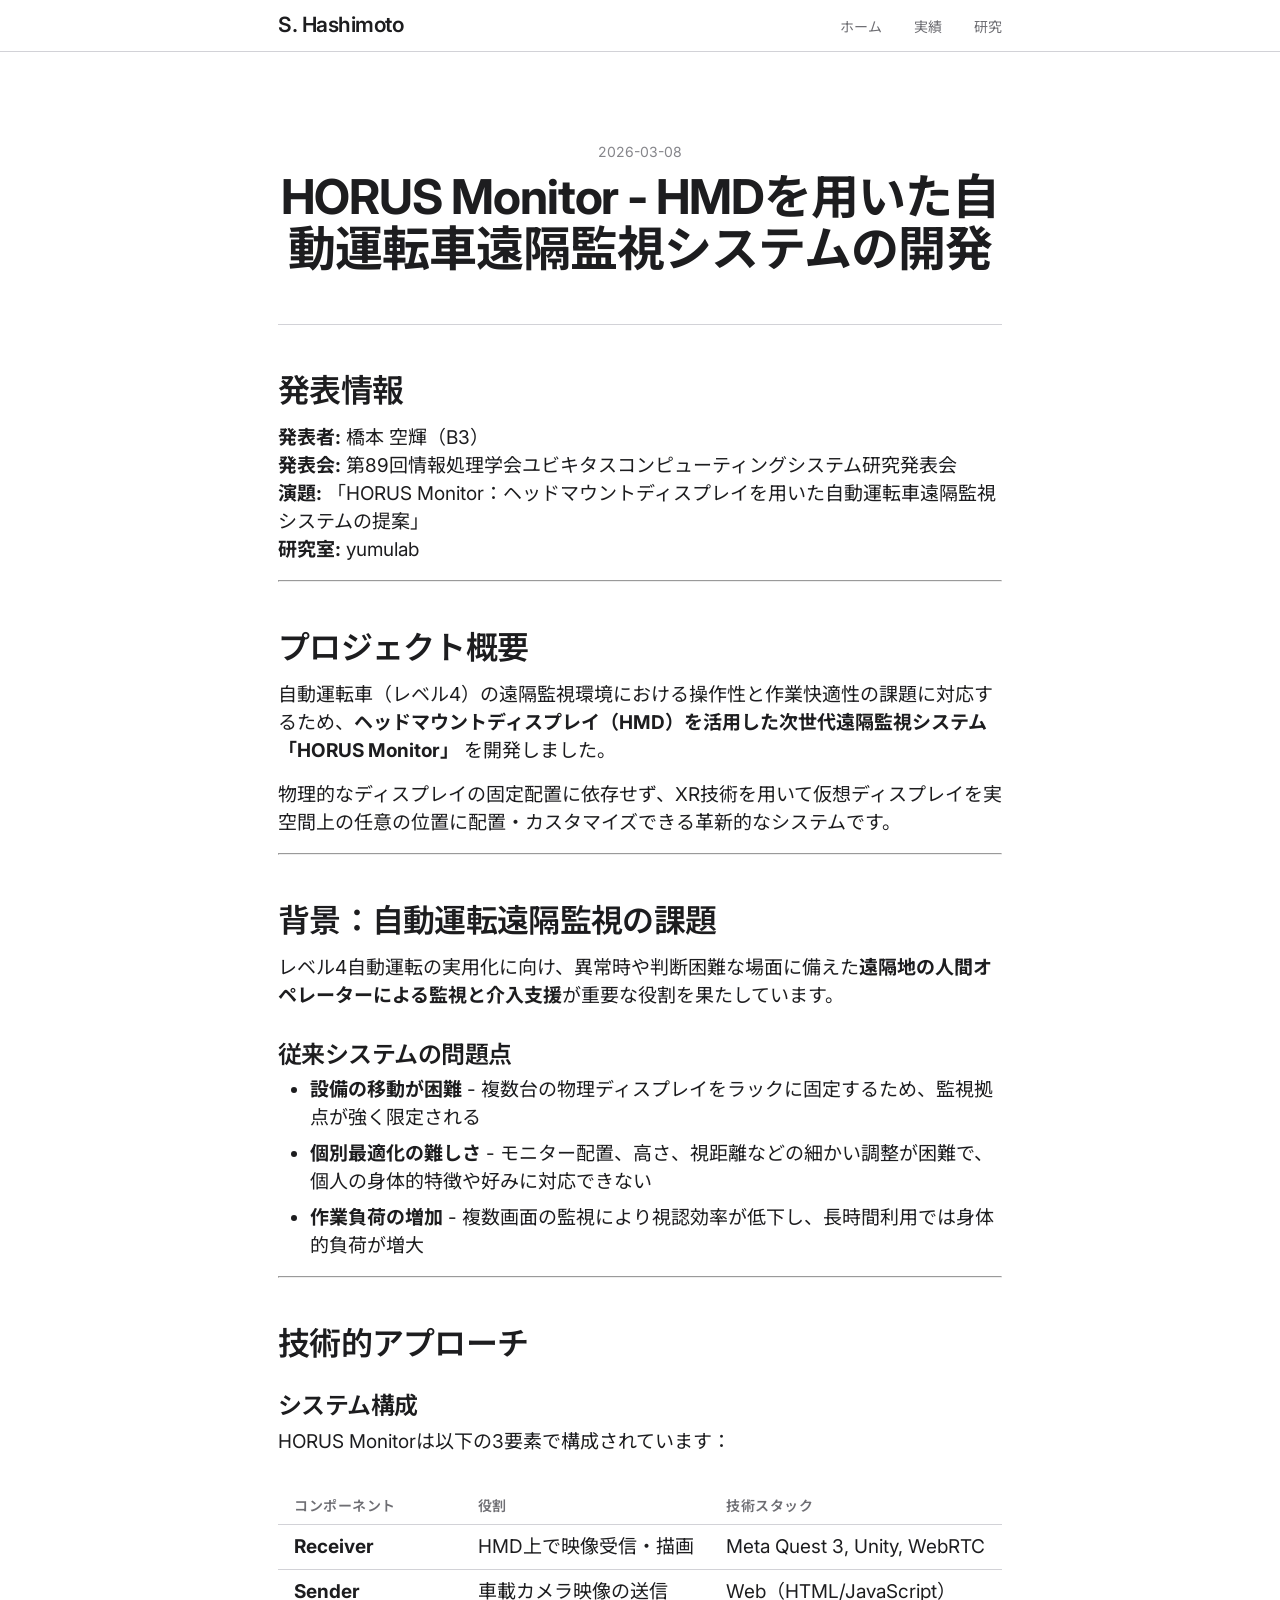
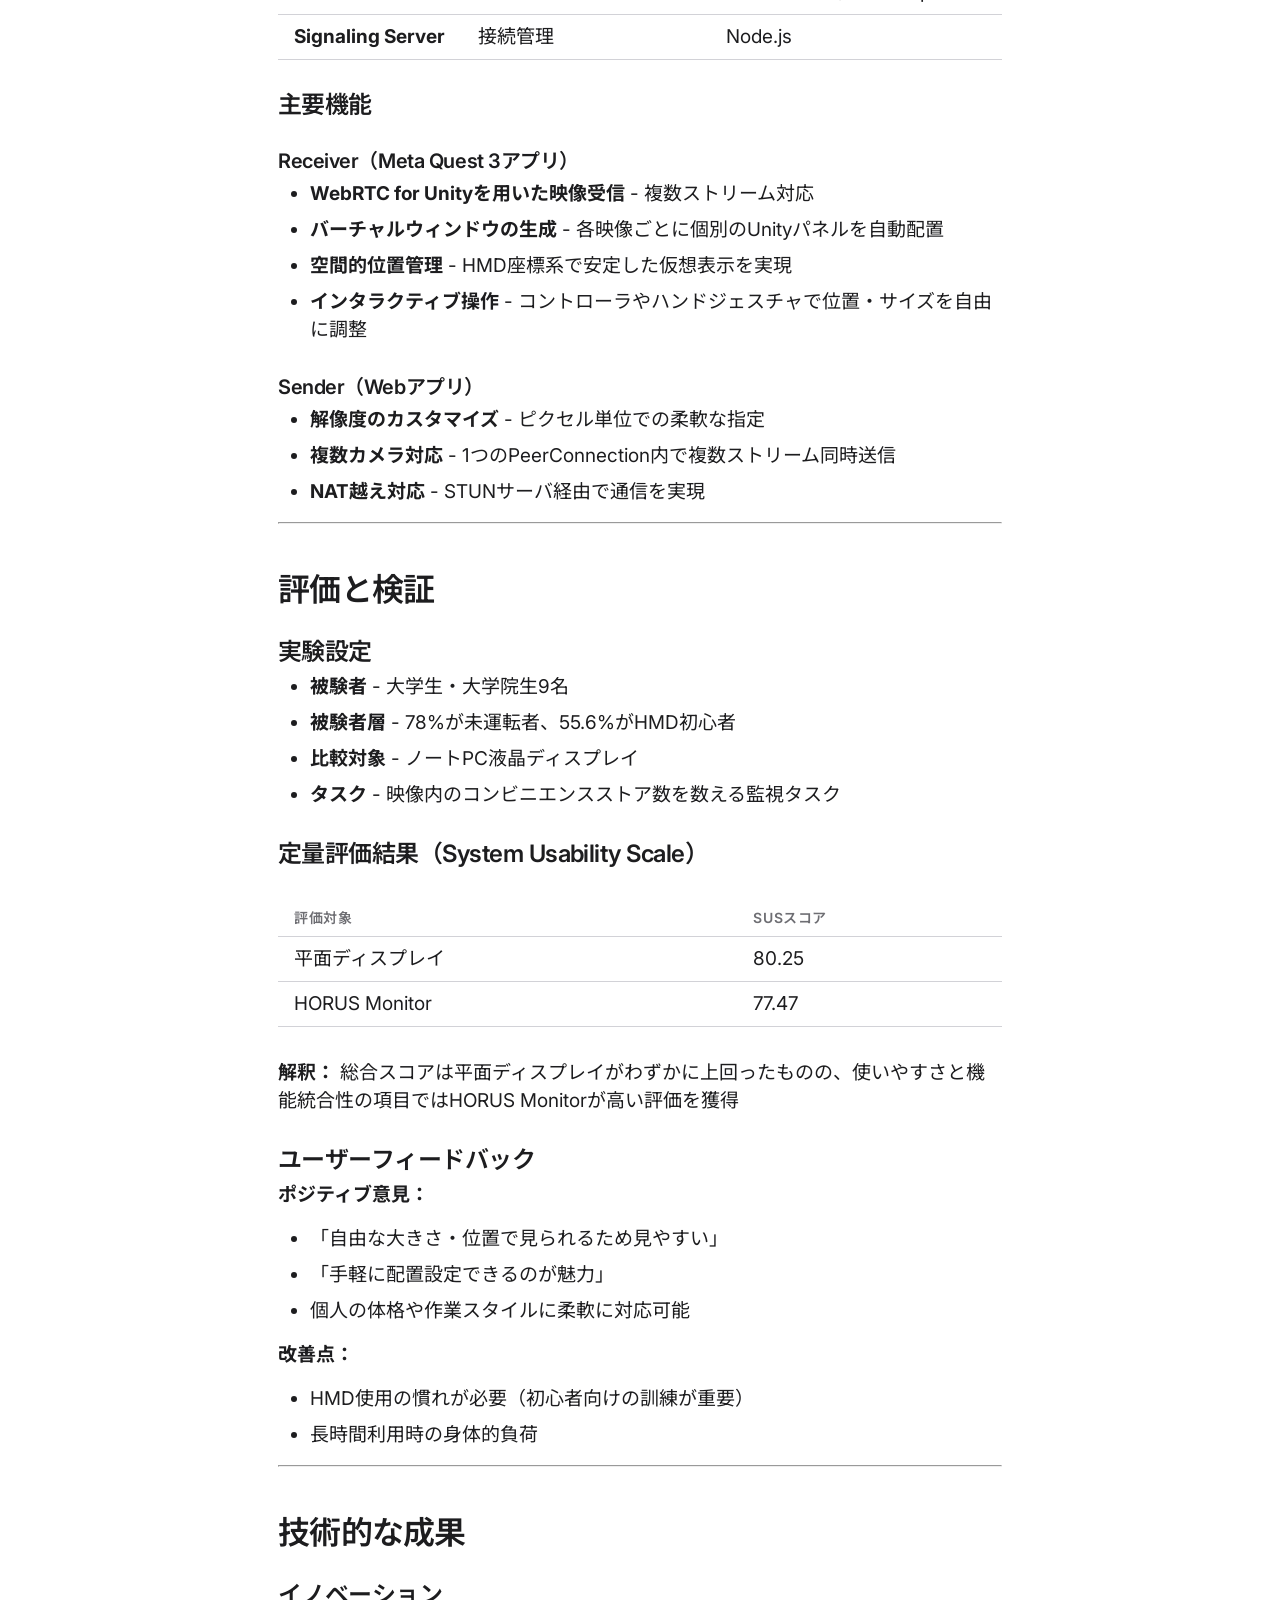
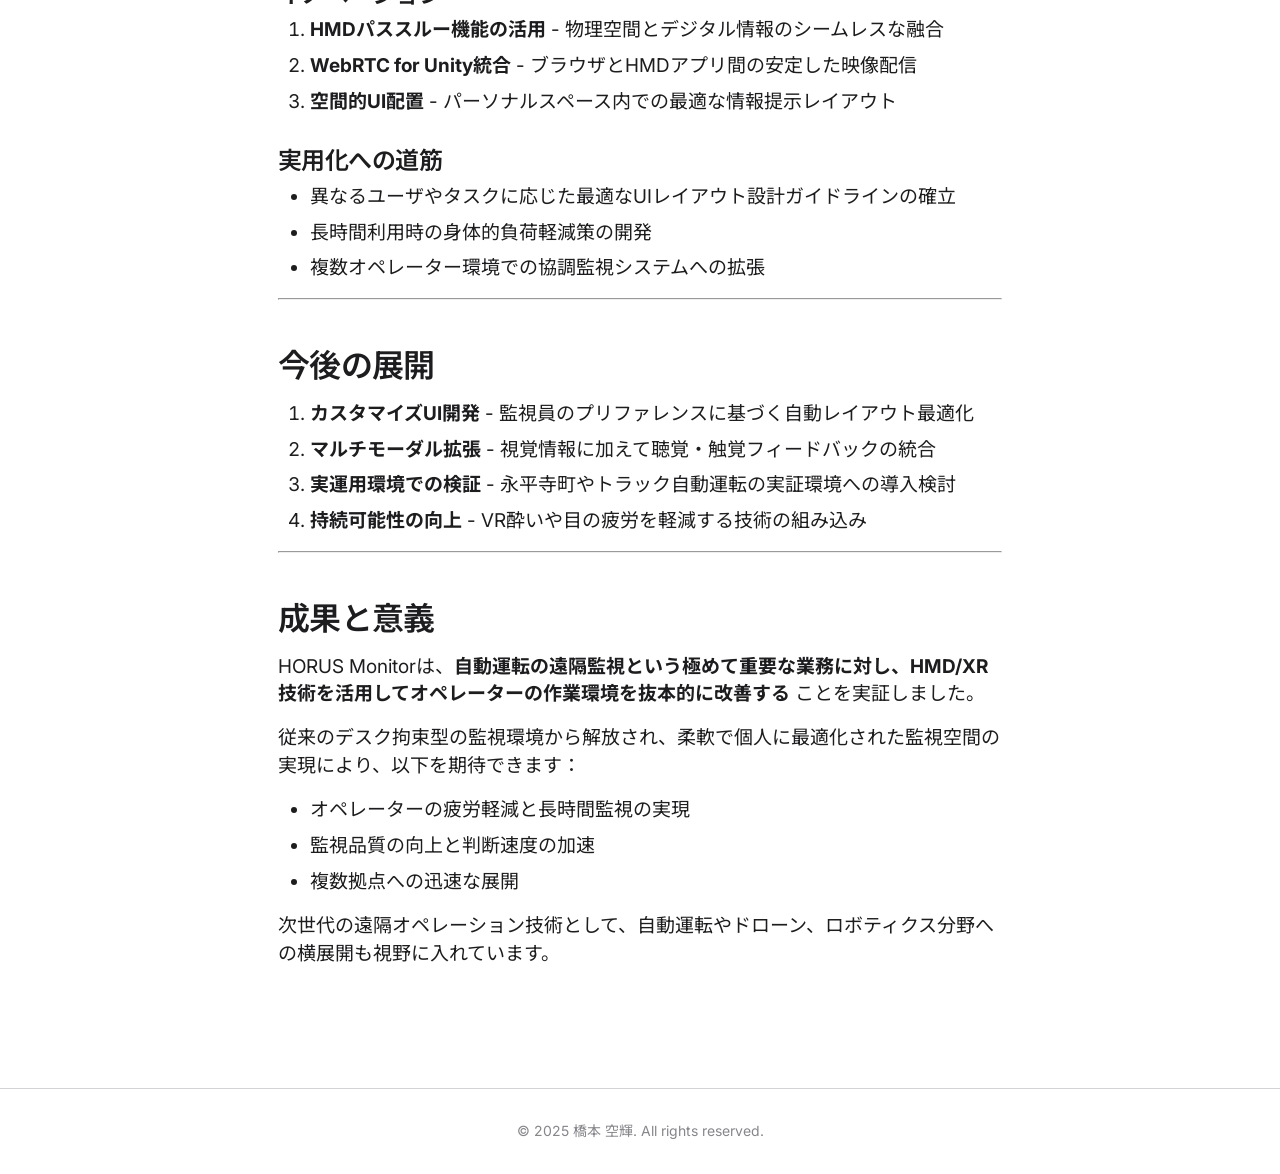
==== posts/horus-monitor-achievement/index.html @ 1d5fc268 "Initial static site export" ====
<!DOCTYPE html>
<html lang="ja">
<head>
  <meta charset="UTF-8">
  <meta name="viewport" content="width=device-width, initial-scale=1.0">
  <title>HORUS Monitor - HMDを用いた自動運転車遠隔監視システムの開発 — 橋本 空輝</title>
  <link rel="preconnect" href="https://fonts.googleapis.com">
  <link rel="preconnect" href="https://fonts.gstatic.com" crossorigin>
  <link href="https://fonts.googleapis.com/css2?family=Inter:wght@400;500;600;700&family=Noto+Sans+JP:wght@400;500;700&display=swap" rel="stylesheet">
  <link rel="stylesheet" href="../../assets/css/style.css">
  <link rel="icon" href="../../assets/images/favicon.svg" type="image/svg+xml">
</head>
<body>

  <!-- Navigation -->
  <nav class="nav">
    <div class="nav__inner">
      <a href="../../index.html" class="nav__logo">S. Hashimoto</a>
      <button class="nav__toggle" aria-label="メニュー" aria-expanded="false">
        <span></span>
        <span></span>
        <span></span>
      </button>
      <ul class="nav__links">
        <li><a href="../../index.html" class="nav__link">ホーム</a></li>
        <li><a href="../../works.html" class="nav__link">実績</a></li>
        <li><a href="../../research.html" class="nav__link">研究</a></li>
      </ul>
    </div>
  </nav>

  <!-- Article -->
  <article class="container">
    <header class="article-header">
      <div class="article-header__date">2026-03-08</div>
      <h1 class="article-header__title">HORUS Monitor - HMDを用いた自動運転車遠隔監視システムの開発</h1>
    </header>
    <div class="article-content">
      <h2>発表情報</h2>
<p><strong>発表者:</strong> 橋本 空輝（B3）  <br>
<strong>発表会:</strong> 第89回情報処理学会ユビキタスコンピューティングシステム研究発表会  <br>
<strong>演題:</strong> 「HORUS Monitor：ヘッドマウントディスプレイを用いた自動運転車遠隔監視システムの提案」  <br>
<strong>研究室:</strong> yumulab</p>
<hr>
<h2>プロジェクト概要</h2>
<p>自動運転車（レベル4）の遠隔監視環境における操作性と作業快適性の課題に対応するため、<strong>ヘッドマウントディスプレイ（HMD）を活用した次世代遠隔監視システム「HORUS Monitor」</strong> を開発しました。</p>
<p>物理的なディスプレイの固定配置に依存せず、XR技術を用いて仮想ディスプレイを実空間上の任意の位置に配置・カスタマイズできる革新的なシステムです。</p>
<hr>
<h2>背景：自動運転遠隔監視の課題</h2>
<p>レベル4自動運転の実用化に向け、異常時や判断困難な場面に備えた<strong>遠隔地の人間オペレーターによる監視と介入支援</strong>が重要な役割を果たしています。</p>
<h3>従来システムの問題点</h3>
<ul>
<li><strong>設備の移動が困難</strong> - 複数台の物理ディスプレイをラックに固定するため、監視拠点が強く限定される</li>
<li><strong>個別最適化の難しさ</strong> - モニター配置、高さ、視距離などの細かい調整が困難で、個人の身体的特徴や好みに対応できない</li>
<li><strong>作業負荷の増加</strong> - 複数画面の監視により視認効率が低下し、長時間利用では身体的負荷が増大</li>
</ul>
<hr>
<h2>技術的アプローチ</h2>
<h3>システム構成</h3>
<p>HORUS Monitorは以下の3要素で構成されています：</p>
<table>
<thead>
<tr>
<th>コンポーネント</th>
<th>役割</th>
<th>技術スタック</th>
</tr>
</thead>
<tbody>
<tr>
<td><strong>Receiver</strong></td>
<td>HMD上で映像受信・描画</td>
<td>Meta Quest 3, Unity, WebRTC</td>
</tr>
<tr>
<td><strong>Sender</strong></td>
<td>車載カメラ映像の送信</td>
<td>Web（HTML/JavaScript）</td>
</tr>
<tr>
<td><strong>Signaling Server</strong></td>
<td>接続管理</td>
<td>Node.js</td>
</tr>
</tbody>
</table>
<h3>主要機能</h3>
<h4>Receiver（Meta Quest 3アプリ）</h4>
<ul>
<li><strong>WebRTC for Unityを用いた映像受信</strong> - 複数ストリーム対応</li>
<li><strong>バーチャルウィンドウの生成</strong> - 各映像ごとに個別のUnityパネルを自動配置</li>
<li><strong>空間的位置管理</strong> - HMD座標系で安定した仮想表示を実現</li>
<li><strong>インタラクティブ操作</strong> - コントローラやハンドジェスチャで位置・サイズを自由に調整</li>
</ul>
<h4>Sender（Webアプリ）</h4>
<ul>
<li><strong>解像度のカスタマイズ</strong> - ピクセル単位での柔軟な指定</li>
<li><strong>複数カメラ対応</strong> - 1つのPeerConnection内で複数ストリーム同時送信</li>
<li><strong>NAT越え対応</strong> - STUNサーバ経由で通信を実現</li>
</ul>
<hr>
<h2>評価と検証</h2>
<h3>実験設定</h3>
<ul>
<li><strong>被験者</strong> - 大学生・大学院生9名</li>
<li><strong>被験者層</strong> - 78%が未運転者、55.6%がHMD初心者</li>
<li><strong>比較対象</strong> - ノートPC液晶ディスプレイ</li>
<li><strong>タスク</strong> - 映像内のコンビニエンスストア数を数える監視タスク</li>
</ul>
<h3>定量評価結果（System Usability Scale）</h3>
<table>
<thead>
<tr>
<th>評価対象</th>
<th>SUSスコア</th>
</tr>
</thead>
<tbody>
<tr>
<td>平面ディスプレイ</td>
<td>80.25</td>
</tr>
<tr>
<td>HORUS Monitor</td>
<td>77.47</td>
</tr>
</tbody>
</table>
<p><strong>解釈：</strong> 総合スコアは平面ディスプレイがわずかに上回ったものの、使いやすさと機能統合性の項目ではHORUS Monitorが高い評価を獲得</p>
<h3>ユーザーフィードバック</h3>
<p><strong>ポジティブ意見：</strong></p>
<ul>
<li>「自由な大きさ・位置で見られるため見やすい」</li>
<li>「手軽に配置設定できるのが魅力」</li>
<li>個人の体格や作業スタイルに柔軟に対応可能</li>
</ul>
<p><strong>改善点：</strong></p>
<ul>
<li>HMD使用の慣れが必要（初心者向けの訓練が重要）</li>
<li>長時間利用時の身体的負荷</li>
</ul>
<hr>
<h2>技術的な成果</h2>
<h3>イノベーション</h3>
<ol>
<li><strong>HMDパススルー機能の活用</strong> - 物理空間とデジタル情報のシームレスな融合</li>
<li><strong>WebRTC for Unity統合</strong> - ブラウザとHMDアプリ間の安定した映像配信</li>
<li><strong>空間的UI配置</strong> - パーソナルスペース内での最適な情報提示レイアウト</li>
</ol>
<h3>実用化への道筋</h3>
<ul>
<li>異なるユーザやタスクに応じた最適なUIレイアウト設計ガイドラインの確立</li>
<li>長時間利用時の身体的負荷軽減策の開発</li>
<li>複数オペレーター環境での協調監視システムへの拡張</li>
</ul>
<hr>
<h2>今後の展開</h2>
<ol>
<li><strong>カスタマイズUI開発</strong> - 監視員のプリファレンスに基づく自動レイアウト最適化</li>
<li><strong>マルチモーダル拡張</strong> - 視覚情報に加えて聴覚・触覚フィードバックの統合</li>
<li><strong>実運用環境での検証</strong> - 永平寺町やトラック自動運転の実証環境への導入検討</li>
<li><strong>持続可能性の向上</strong> - VR酔いや目の疲労を軽減する技術の組み込み</li>
</ol>
<hr>
<h2>成果と意義</h2>
<p>HORUS Monitorは、<strong>自動運転の遠隔監視という極めて重要な業務に対し、HMD/XR技術を活用してオペレーターの作業環境を抜本的に改善する</strong> ことを実証しました。</p>
<p>従来のデスク拘束型の監視環境から解放され、柔軟で個人に最適化された監視空間の実現により、以下を期待できます：</p>
<ul>
<li>オペレーターの疲労軽減と長時間監視の実現</li>
<li>監視品質の向上と判断速度の加速</li>
<li>複数拠点への迅速な展開</li>
</ul>
<p>次世代の遠隔オペレーション技術として、自動運転やドローン、ロボティクス分野への横展開も視野に入れています。</p>
    </div>
    
  </article>

  <!-- Footer -->
  <footer class="footer" style="margin-top: var(--space-section);">
    <div class="container">
      <p>&copy; 2025 橋本 空輝. All rights reserved.</p>
    </div>
  </footer>

  <script src="../../assets/js/main.js"></script>
  <script type="module">
    // Load Mermaid.js only when mermaid blocks exist
    if (document.querySelector('.mermaid')) {
      import('https://cdn.jsdelivr.net/npm/mermaid@11/dist/mermaid.esm.min.mjs')
        .then(function (mod) {
          mod.default.initialize({
            startOnLoad: false,
            theme: 'default',
            fontFamily: '"Inter", "Noto Sans JP", sans-serif'
          });
          mod.default.run({ querySelector: '.mermaid' }).then(function() {
            // Add click-to-zoom functionality to mermaid diagrams
            document.querySelectorAll('.mermaid').forEach(function(el) {
              el.style.cursor = 'zoom-in';
              el.title = 'クリックして拡大';
              el.addEventListener('click', function() {
                const svg = el.querySelector('svg');
                if (!svg) return;

                // Create modal
                const modal = document.createElement('div');
                modal.style.cssText = 'position:fixed;top:0;left:0;width:100%;height:100%;background:rgba(0,0,0,0.9);z-index:10000;display:flex;align-items:center;justify-content:center;cursor:zoom-out;';

                // Clone SVG for modal
                const clonedSvg = svg.cloneNode(true);
                clonedSvg.style.cssText = 'max-width:95%;max-height:95%;background:white;border-radius:8px;';

                modal.appendChild(clonedSvg);
                document.body.appendChild(modal);

                // Close on click
                modal.addEventListener('click', function() {
                  document.body.removeChild(modal);
                });

                // Close on Escape key
                const closeOnEscape = function(e) {
                  if (e.key === 'Escape') {
                    document.body.removeChild(modal);
                    document.removeEventListener('keydown', closeOnEscape);
                  }
                };
                document.addEventListener('keydown', closeOnEscape);
              });
            });
          });
        });
    }
  </script>
</html>
---- assets/css/style.css ----
/* ============================================
   Portfolio — Apple Newsroom-style Design System
   ============================================ */

/* --- Design Tokens --- */
:root {
  /* Font Stacks */
  --font-sans: "Inter", "Noto Sans JP", "SF Pro Display", "Helvetica Neue", sans-serif;
  --font-body: "Inter", "Noto Sans JP", "SF Pro Text", "Helvetica Neue", sans-serif;

  /* Font Sizes (Responsive) */
  --fs-hero: clamp(40px, 8vw, 80px);
  --fs-h1: clamp(28px, 4vw, 48px);
  --fs-h2: clamp(22px, 3vw, 32px);
  --fs-h3: 24px;
  --fs-body: 19px;
  --fs-small: 14px;
  --fs-nav: 14px;

  /* Line Heights & Spacing */
  --lh-tight: 1.1;
  --lh-body: 1.47059;
  --ls-tight: -0.022em;

  /* Font Weights */
  --fw-bold: 700;
  --fw-semibold: 600;
  --fw-regular: 400;

  /* Backgrounds */
  --bg-primary: #ffffff;
  --bg-secondary: #f5f5f7;
  --bg-tertiary: #fbfbfd;

  /* Text Colors */
  --text-primary: #1d1d1f;
  --text-secondary: #6e6e73;
  --text-tertiary: #86868b;

  /* Accents */
  --accent-blue: #0066cc;
  --accent-hover: #0077ed;

  /* Dividers */
  --divider: #d2d2d7;

  /* Layout */
  --max-width-content: 60vw;
  --max-width-narrow: 692px;

  /* Spacing Scale (8px base) */
  --space-xs: 8px;
  --space-s: 16px;
  --space-m: 32px;
  --space-l: 48px;
  --space-xl: 64px;
  --space-section: 120px;

  /* Radius */
  --radius-card: 18px;
  --radius-small: 12px;
}

/* --- Reset & Base --- */
*,
*::before,
*::after {
  box-sizing: border-box;
  margin: 0;
  padding: 0;
}

html {
  scroll-behavior: smooth;
  -webkit-text-size-adjust: 100%;
}

body {
  font-family: var(--font-body);
  font-size: var(--fs-body);
  line-height: var(--lh-body);
  color: var(--text-primary);
  background-color: var(--bg-primary);
  -webkit-font-smoothing: antialiased;
  -moz-osx-font-smoothing: grayscale;
}

a {
  color: var(--accent-blue);
  text-decoration: none;
  transition: color 0.3s ease;
}

a:hover {
  color: var(--accent-hover);
}

img {
  max-width: 100%;
  height: auto;
  display: block;
}

/* --- Layout --- */
.container {
  max-width: var(--max-width-content);
  margin: 0 auto;
  padding: 0 22px;
}

.container--narrow {
  max-width: var(--max-width-narrow);
  margin: 0 auto;
  padding: 0 22px;
}

.section {
  padding-top: var(--space-section);
  padding-bottom: var(--space-section);
}

.section--alt {
  background-color: var(--bg-secondary);
}

/* --- Typography --- */
h1, h2, h3, h4, h5, h6 {
  font-family: var(--font-sans);
  font-weight: var(--fw-semibold);
  letter-spacing: var(--ls-tight);
  line-height: var(--lh-tight);
  color: var(--text-primary);
}

h1 { font-size: var(--fs-h1); }
h2 { font-size: var(--fs-h2); }
h3 { font-size: var(--fs-h3); }

.text-secondary { color: var(--text-secondary); }
.text-tertiary { color: var(--text-tertiary); }
.text-small { font-size: var(--fs-small); }

/* --- Navigation --- */
.nav {
  position: sticky;
  top: 0;
  z-index: 1000;
  background: rgba(255, 255, 255, 0.72);
  backdrop-filter: saturate(180%) blur(20px);
  -webkit-backdrop-filter: saturate(180%) blur(20px);
  border-bottom: 1px solid var(--divider);
  height: 52px;
}

.nav__inner {
  max-width: var(--max-width-content);
  margin: 0 auto;
  padding: 0 22px;
  display: flex;
  align-items: center;
  justify-content: space-between;
  height: 100%;
}

.nav__logo {
  font-family: var(--font-sans);
  font-size: 21px;
  font-weight: var(--fw-semibold);
  color: var(--text-primary);
  text-decoration: none;
  letter-spacing: var(--ls-tight);
}

.nav__logo:hover {
  color: var(--text-primary);
}

.nav__links {
  display: flex;
  align-items: center;
  gap: var(--space-m);
  list-style: none;
}

.nav__link {
  font-size: var(--fs-nav);
  color: var(--text-secondary);
  text-decoration: none;
  transition: color 0.3s ease;
  font-weight: var(--fw-regular);
}

.nav__link:hover,
.nav__link--active {
  color: var(--text-primary);
}

/* Mobile nav toggle */
.nav__toggle {
  display: none;
  background: none;
  border: none;
  cursor: pointer;
  padding: var(--space-xs);
}

.nav__toggle span {
  display: block;
  width: 18px;
  height: 1.5px;
  background-color: var(--text-primary);
  margin: 4px 0;
  transition: transform 0.3s ease, opacity 0.3s ease;
}

/* --- Hero --- */
.hero {
  padding-top: clamp(80px, 15vh, 160px);
  padding-bottom: clamp(60px, 10vh, 120px);
}

.hero__profile {
  display: flex;
  align-items: center;
  gap: var(--space-xl);
}

.hero__avatar {
  flex: 0 0 40%;
  max-width: 40%;
  aspect-ratio: 1;
  border-radius: 50%;
  overflow: hidden;
  background-color: var(--bg-secondary);
  position: relative;
}

.hero__avatar-img {
  width: 100%;
  height: 100%;
  object-fit: cover;
}

.hero__avatar-placeholder {
  display: flex;
  align-items: center;
  justify-content: center;
  width: 100%;
  height: 100%;
  font-family: var(--font-sans);
  font-size: 40px;
  font-weight: var(--fw-bold);
  color: var(--text-tertiary);
  background-color: var(--bg-secondary);
}

.hero__info {
  text-align: left;
  flex: 1;
}

.hero__eyebrow {
  font-size: var(--fs-small);
  color: var(--text-tertiary);
  text-transform: uppercase;
  letter-spacing: 0.06em;
  font-weight: var(--fw-semibold);
  margin-bottom: var(--space-xs);
}

.hero__title {
  font-family: var(--font-sans);
  font-size: var(--fs-hero);
  font-weight: var(--fw-bold);
  line-height: var(--lh-tight);
  letter-spacing: -0.03em;
  margin-bottom: var(--space-xs);
}

.hero__subtitle {
  font-size: clamp(17px, 2vw, 24px);
  color: var(--text-secondary);
  font-weight: var(--fw-regular);
  line-height: 1.4;
  margin-bottom: 4px;
}

.hero__affiliation {
  font-size: 15px;
  color: var(--text-tertiary);
  font-weight: var(--fw-regular);
  margin-bottom: var(--space-s);
}

.hero__links {
  display: flex;
  align-items: center;
  gap: var(--space-s);
  margin-top: var(--space-xs);
}

.hero__link {
  display: inline-flex;
  align-items: center;
  gap: 6px;
  font-size: var(--fs-small);
  color: var(--text-tertiary);
  text-decoration: none;
  font-weight: var(--fw-regular);
  transition: color 0.3s ease;
}

.hero__link:hover {
  color: var(--text-primary);
}

.hero__link-icon {
  width: 18px;
  height: 18px;
}

/* --- Page Header --- */
.page-header {
  padding-top: clamp(60px, 10vh, 100px);
  padding-bottom: var(--space-l);
  text-align: center;
}

.page-header__title {
  font-size: var(--fs-h1);
  font-weight: var(--fw-bold);
  margin-bottom: var(--space-xs);
}

.page-header__description {
  font-size: var(--fs-body);
  color: var(--text-secondary);
  max-width: 560px;
  margin: 0 auto;
}

/* --- Profile Section --- */
.profile {
  display: grid;
  grid-template-columns: 1fr;
  gap: var(--space-xl);
}

.profile__item {
  border-top: 1px solid var(--divider);
  padding-top: var(--space-m);
}

.profile__label {
  font-size: var(--fs-small);
  color: var(--text-tertiary);
  text-transform: uppercase;
  letter-spacing: 0.04em;
  margin-bottom: var(--space-xs);
  font-weight: var(--fw-semibold);
}

.profile__value {
  font-size: var(--fs-body);
  color: var(--text-primary);
  line-height: var(--lh-body);
}

/* --- Card Grid --- */
.card-grid {
  display: grid;
  grid-template-columns: repeat(auto-fill, minmax(320px, 1fr));
  gap: var(--space-m);
}

.card {
  background: var(--bg-secondary);
  border-radius: var(--radius-card);
  overflow: hidden;
  transition: transform 0.5s cubic-bezier(0.4, 0, 0.25, 1);
  display: flex;
  flex-direction: column;
}

.card:hover {
  transform: scale(1.02);
}

.card__image {
  aspect-ratio: 16 / 9;
  background-color: var(--divider);
  display: flex;
  align-items: center;
  justify-content: center;
}

.card__image-placeholder {
  color: var(--text-tertiary);
  font-size: var(--fs-small);
}

.card__content {
  padding: 30px;
  flex: 1;
  display: flex;
  flex-direction: column;
}

.card__tag {
  font-size: var(--fs-small);
  color: var(--text-tertiary);
  margin-bottom: var(--space-xs);
  text-transform: uppercase;
  letter-spacing: 0.04em;
  font-weight: var(--fw-semibold);
}

.card__title {
  font-size: var(--fs-h3);
  font-weight: var(--fw-semibold);
  margin-bottom: var(--space-xs);
  line-height: 1.25;
}

.card__description {
  font-size: 16px;
  color: var(--text-secondary);
  line-height: var(--lh-body);
  flex: 1;
}

.card__link {
  display: block;
  text-decoration: none;
  color: inherit;
}

.card__link::after {
  content: none;
}

/* --- Empty State --- */
.empty-state {
  text-align: center;
  padding: var(--space-section) 0;
}

.empty-state__icon {
  font-size: 48px;
  margin-bottom: var(--space-s);
  opacity: 0.3;
}

.empty-state__title {
  font-size: var(--fs-h2);
  color: var(--text-secondary);
  margin-bottom: var(--space-xs);
}

.empty-state__description {
  font-size: var(--fs-body);
  color: var(--text-tertiary);
}

/* --- Research: PDF & Slide Embeds --- */
.embed-container {
  margin: var(--space-m) 0;
  border-radius: var(--radius-small);
  overflow: hidden;
  background: var(--bg-secondary);
}

.embed-container object,
.embed-container iframe {
  width: 100%;
  border: none;
  display: block;
}

.embed-container object {
  height: 720px;
}

.embed-container iframe {
  height: 540px;
}

.embed-fallback {
  padding: var(--space-m);
  text-align: center;
  color: var(--text-secondary);
}

.embed-label {
  font-size: var(--fs-small);
  color: var(--text-tertiary);
  margin-bottom: var(--space-xs);
  font-weight: var(--fw-semibold);
  text-transform: uppercase;
  letter-spacing: 0.04em;
}

/* --- Research Item --- */
.research-item {
  border-top: 1px solid var(--divider);
  padding: var(--space-l) 0;
}

.works-item:last-of-type {
  border-bottom: 1px solid var(--divider);
}

.research-item__title {
  font-size: var(--fs-h2);
  margin-bottom: var(--space-xs);
}

.research-item__meta {
  font-size: var(--fs-small);
  color: var(--text-tertiary);
  margin-bottom: var(--space-s);
}

.research-item__description {
  font-size: var(--fs-body);
  color: var(--text-secondary);
  margin-bottom: var(--space-m);
  max-width: 100%;
}

.research-item__actions {
  display: flex;
  gap: var(--space-s);
  flex-wrap: wrap;
}

.btn {
  display: inline-flex;
  align-items: center;
  gap: 6px;
  padding: 10px 20px;
  border-radius: 980px;
  font-size: var(--fs-small);
  font-weight: var(--fw-semibold);
  text-decoration: none;
  transition: background-color 0.3s ease, color 0.3s ease;
}

.btn--primary {
  background-color: var(--accent-blue);
  color: #ffffff;
}

.btn--primary:hover {
  background-color: var(--accent-hover);
  color: #ffffff;
}

.btn--secondary {
  background-color: var(--bg-secondary);
  color: var(--text-primary);
  border: 1px solid var(--divider);
}

.btn--secondary:hover {
  background-color: var(--divider);
}

/* --- Footer --- */
.footer {
  border-top: 1px solid var(--divider);
  padding: var(--space-m) 0;
  text-align: center;
  color: var(--text-tertiary);
  font-size: var(--fs-small);
}

/* --- Scroll Reveal Animation --- */
.reveal {
  opacity: 0;
  transform: translateY(30px);
  transition: opacity 0.8s cubic-bezier(0.4, 0, 0.2, 1),
              transform 0.8s cubic-bezier(0.4, 0, 0.2, 1);
}

.reveal.is-visible {
  opacity: 1;
  transform: translateY(0);
}

/* Staggered animation delays */
.reveal-delay-1 { transition-delay: 0.1s; }
.reveal-delay-2 { transition-delay: 0.2s; }
.reveal-delay-3 { transition-delay: 0.3s; }
.reveal-delay-4 { transition-delay: 0.4s; }

/* --- Article Typography (for generated posts) --- */
.article-content h1 { font-size: var(--fs-h1); margin: var(--space-l) 0 var(--space-s); }
.article-content h2 { font-size: var(--fs-h2); margin: var(--space-l) 0 var(--space-s); }
.article-content h3 { font-size: var(--fs-h3); margin: var(--space-m) 0 var(--space-xs); }
.article-content h4 { font-size: 20px; margin: var(--space-m) 0 var(--space-xs); }

.article-content p {
  margin-bottom: var(--space-s);
}

.article-content ul,
.article-content ol {
  margin-bottom: var(--space-s);
  padding-left: var(--space-m);
}

.article-content li {
  margin-bottom: var(--space-xs);
}

.article-content blockquote {
  border-left: 3px solid var(--divider);
  padding-left: var(--space-s);
  color: var(--text-secondary);
  margin: var(--space-m) 0;
  font-style: italic;
}

.article-content code {
  font-family: "SF Mono", "SFMono-Regular", ui-monospace, monospace;
  background-color: var(--bg-secondary);
  padding: 2px 6px;
  border-radius: 4px;
  font-size: 0.9em;
}

.article-content pre {
  background-color: var(--bg-secondary);
  border-radius: var(--radius-small);
  padding: var(--space-s);
  overflow-x: auto;
  margin: var(--space-m) 0;
}

.article-content pre code {
  background: none;
  padding: 0;
  border-radius: 0;
}

.article-content img {
  border-radius: var(--radius-small);
  margin: var(--space-m) 0;
}

.article-content table {
  width: 100%;
  border-collapse: collapse;
  margin: var(--space-m) 0;
}

.article-content th,
.article-content td {
  padding: var(--space-xs) var(--space-s);
  border-bottom: 1px solid var(--divider);
  text-align: left;
}

.article-content th {
  font-weight: var(--fw-semibold);
  color: var(--text-secondary);
  font-size: var(--fs-small);
  text-transform: uppercase;
  letter-spacing: 0.04em;
}

/* Article Header */
.article-header {
  padding-top: clamp(60px, 10vh, 100px);
  padding-bottom: var(--space-l);
  text-align: center;
  border-bottom: 1px solid var(--divider);
  margin-bottom: var(--space-l);
}

.article-header__date {
  font-size: var(--fs-small);
  color: var(--text-tertiary);
  margin-bottom: var(--space-xs);
}

.article-header__title {
  font-size: var(--fs-h1);
  font-weight: var(--fw-bold);
}

/* --- Responsive --- */
@media (max-width: 1068px) {
  .card-grid {
    grid-template-columns: repeat(auto-fill, minmax(280px, 1fr));
  }
}

@media (max-width: 734px) {
  :root {
    --space-section: 80px;
    --fs-body: 17px;
    --max-width-content: 80vw;
  }

  .nav__links {
    display: none;
    position: absolute;
    top: 52px;
    left: 0;
    right: 0;
    background: rgba(255, 255, 255, 0.97);
    backdrop-filter: saturate(180%) blur(20px);
    -webkit-backdrop-filter: saturate(180%) blur(20px);
    flex-direction: column;
    padding: var(--space-s) 22px;
    gap: 0;
    border-bottom: 1px solid var(--divider);
  }

  .nav__links.is-open {
    display: flex;
  }

  .nav__link {
    display: block;
    padding: var(--space-xs) 0;
    font-size: 17px;
    border-bottom: 1px solid var(--bg-secondary);
  }

  .nav__link:last-child {
    border-bottom: none;
  }

  .nav__toggle {
    display: block;
  }

  .card-grid {
    grid-template-columns: 1fr;
  }

  .embed-container object {
    height: 400px;
  }

  .embed-container iframe {
    height: 300px;
  }

  .profile {
    gap: var(--space-m);
  }

  .research-item__actions {
    flex-direction: column;
  }

  .btn {
    justify-content: center;
  }

  .hero__profile {
    flex-direction: column;
    text-align: center;
    gap: var(--space-m);
  }

  .hero__info {
    text-align: center;
  }

  .hero__avatar {
    flex: none;
    max-width: none;
    width: 160px;
    height: 160px;
  }

  .hero__links {
    justify-content: center;
  }
}


/* --- Section Headings --- */
.section__heading {
  font-size: var(--fs-h2);
  font-weight: var(--fw-bold);
  margin-bottom: var(--space-xl);
  letter-spacing: var(--ls-tight);
}

/* --- About Section --- */
.about p {
  font-size: var(--fs-body);
  color: var(--text-primary);
  line-height: 1.58;
  margin-bottom: var(--space-m);
}

.about p:last-child {
  margin-bottom: 0;
}

/* --- Skills Grid --- */
.skills {
  display: grid;
  grid-template-columns: repeat(2, 1fr);
  gap: 0;
}

.skills__item {
  padding: var(--space-l) var(--space-m) var(--space-l) 0;
  border-top: 1px solid var(--divider);
}

.skills__item:nth-child(2n) {
  padding-left: var(--space-m);
  padding-right: 0;
  border-left: 1px solid var(--divider);
}

.skills__title {
  font-family: var(--font-sans);
  font-size: var(--fs-h3);
  font-weight: var(--fw-semibold);
  margin-bottom: var(--space-xs);
  letter-spacing: var(--ls-tight);
}

.skills__description {
  font-size: 16px;
  color: var(--text-secondary);
  line-height: 1.5;
}

/* --- Philosophy Section --- */
.philosophy {
  text-align: center;
  padding: var(--space-xl) 0;
}

.philosophy__quote {
  font-family: var(--font-sans);
  font-size: var(--fs-h1);
  font-weight: var(--fw-bold);
  line-height: var(--lh-tight);
  letter-spacing: -0.03em;
  margin-bottom: var(--space-l);
  color: var(--text-primary);
}

.philosophy__description {
  font-size: var(--fs-body);
  color: var(--text-secondary);
  line-height: 1.58;
  max-width: 560px;
  margin: 0 auto;
}

/* --- Timeline --- */
.timeline {
  max-width: 720px;
  margin: 0 auto;
}

.timeline__item {
  display: grid;
  grid-template-columns: 80px 1fr;
  gap: var(--space-m);
  padding: var(--space-l) 0;
  border-top: 1px solid var(--divider);
}

.timeline__year {
  font-family: var(--font-sans);
  font-size: var(--fs-body);
  font-weight: var(--fw-semibold);
  color: var(--text-tertiary);
  padding-top: 2px;
}

.timeline__title {
  font-family: var(--font-sans);
  font-size: var(--fs-body);
  font-weight: var(--fw-semibold);
  color: var(--text-primary);
  margin-bottom: 4px;
}

.timeline__detail {
  font-size: 16px;
  color: var(--text-secondary);
  line-height: 1.5;
}

/* --- Responsive: New Sections --- */
@media (max-width: 734px) {
  .skills {
    grid-template-columns: 1fr;
  }

  .skills__item:nth-child(2n) {
    padding-left: 0;
    border-left: none;
  }

  .timeline__item {
    grid-template-columns: 1fr;
    gap: var(--space-xs);
  }

  .timeline__year {
    font-size: var(--fs-small);
  }

  .philosophy__quote {
    font-size: var(--fs-h2);
  }

  .section__heading {
    margin-bottom: var(--space-l);
  }
}

/* --- Section More Link --- */
.section__more {
  margin-top: var(--space-l);
  text-align: center;
}

.section__more-link {
  font-size: var(--fs-body);
  font-weight: var(--fw-semibold);
  color: var(--accent-blue);
  text-decoration: none;
  transition: color 0.3s ease;
}

.section__more-link:hover {
  color: var(--accent-hover);
}

/* --- Social Links --- */
.social-links {
  display: grid;
  grid-template-columns: repeat(auto-fit, minmax(200px, 1fr));
  gap: var(--space-s);
}

.social-link {
  display: flex;
  align-items: center;
  justify-content: space-between;
  padding: var(--space-m);
  border-top: 1px solid var(--divider);
  text-decoration: none;
  color: var(--text-primary);
  transition: background-color 0.3s ease;
}

.social-link:hover {
  background-color: var(--bg-secondary);
  color: var(--text-primary);
}

.social-link__name {
  font-family: var(--font-sans);
  font-size: var(--fs-h3);
  font-weight: var(--fw-semibold);
  letter-spacing: var(--ls-tight);
}

.social-link__id {
  font-size: var(--fs-small);
  color: var(--text-tertiary);
  font-weight: var(--fw-regular);
}

.social-link--disabled {
  opacity: 0.4;
  cursor: default;
}

@media (max-width: 734px) {
  .social-links {
    grid-template-columns: 1fr;
  }
}
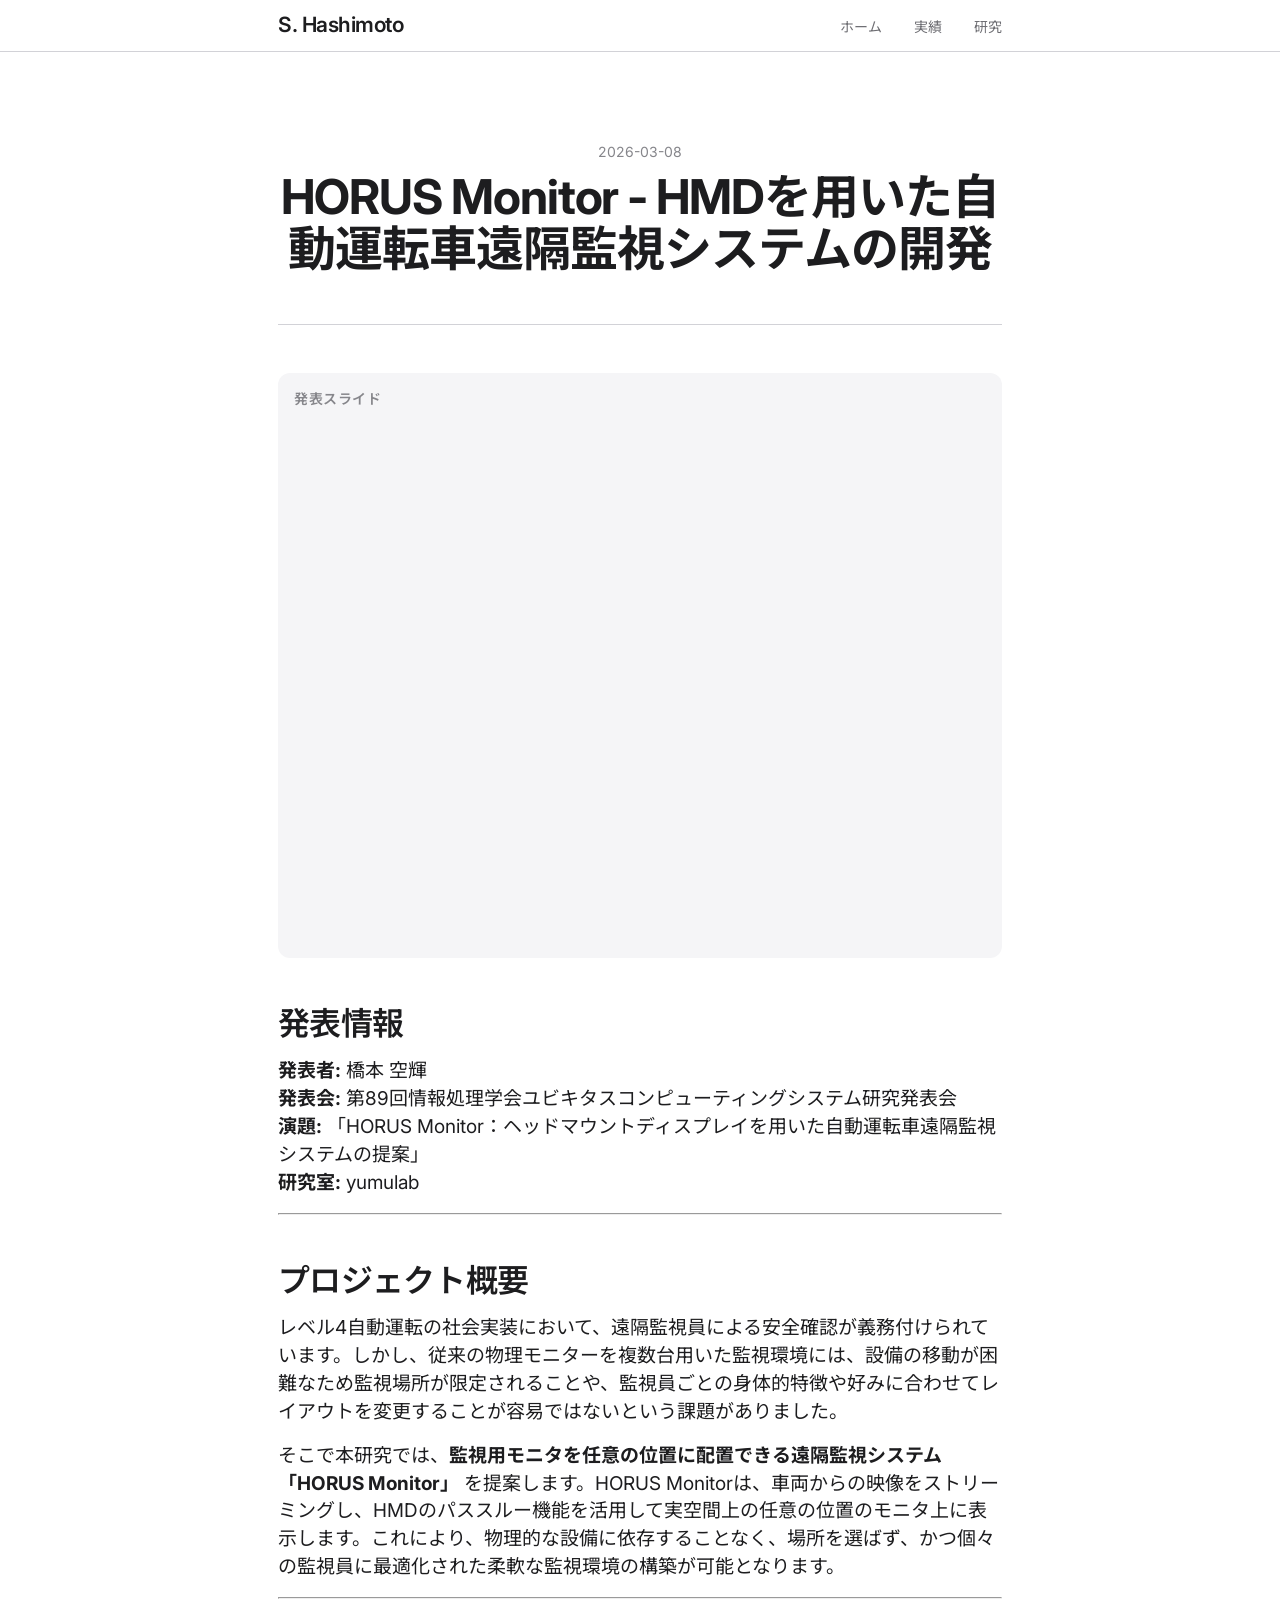
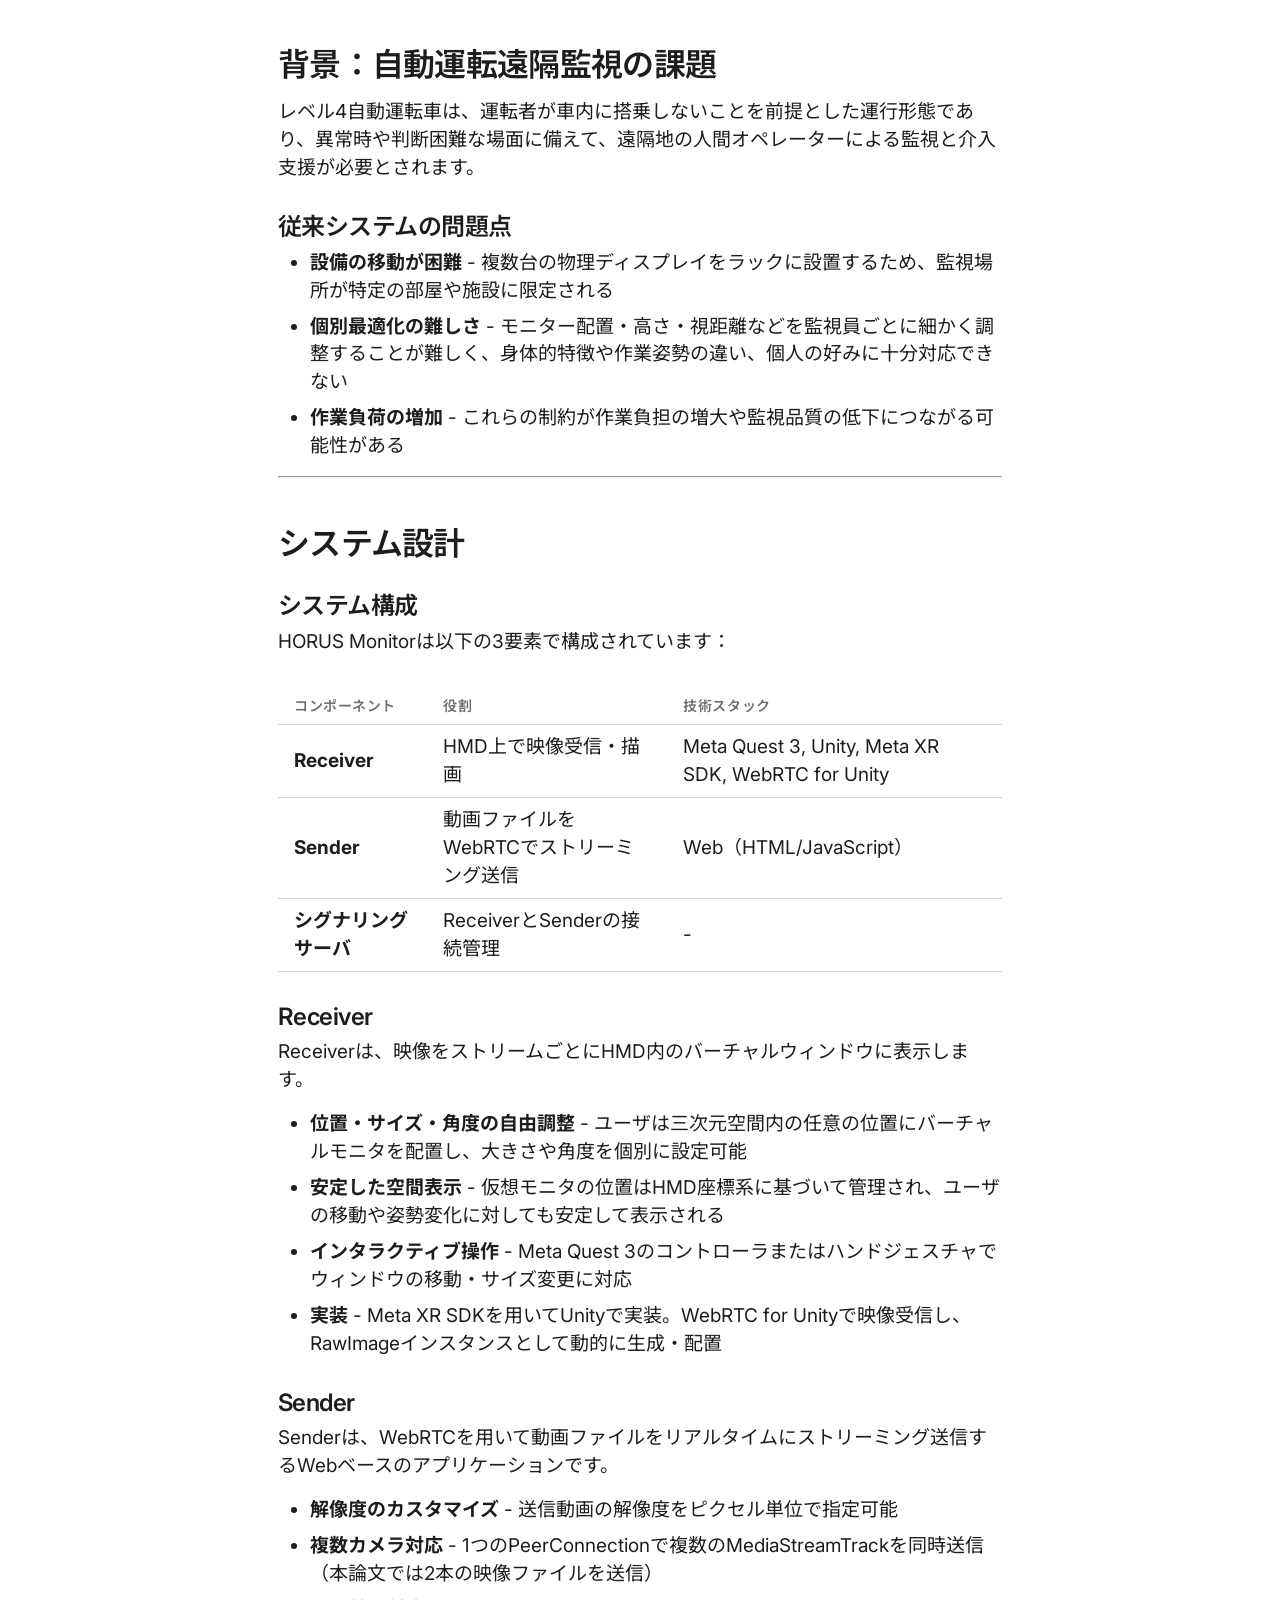
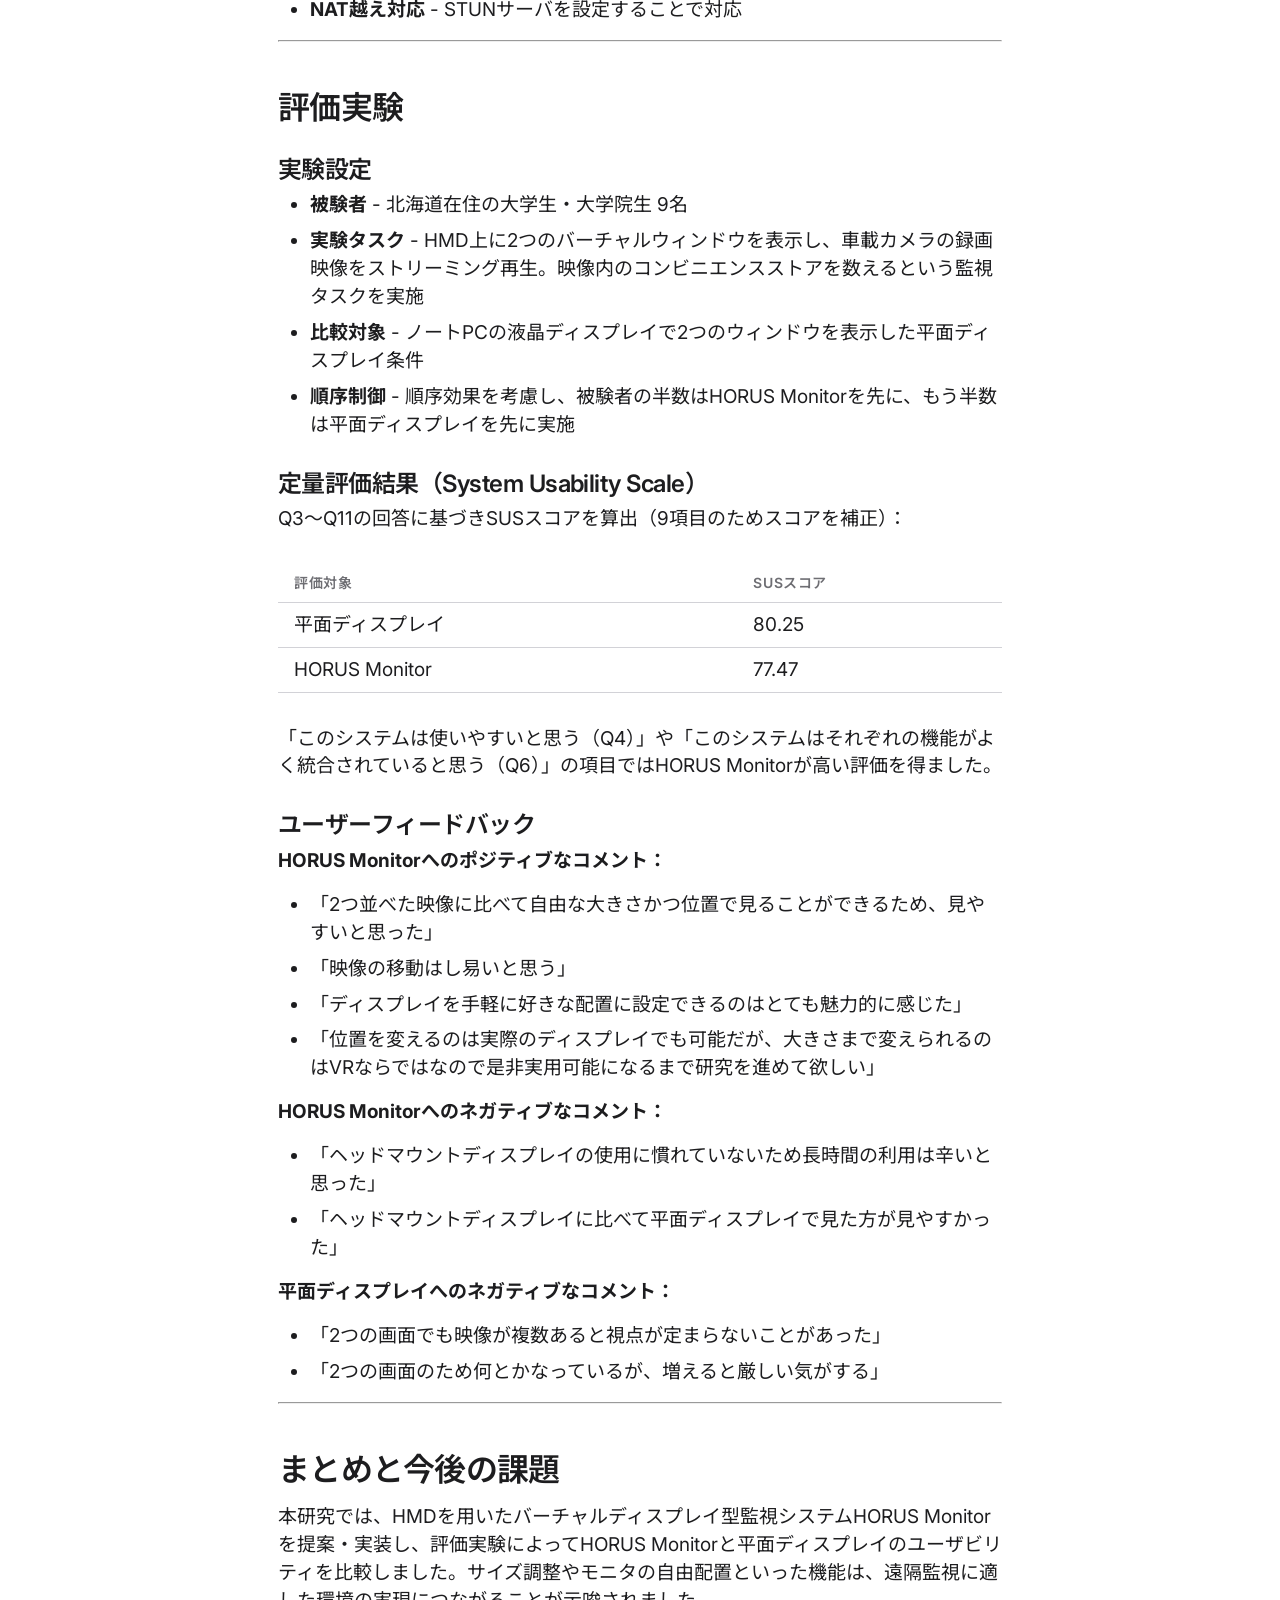
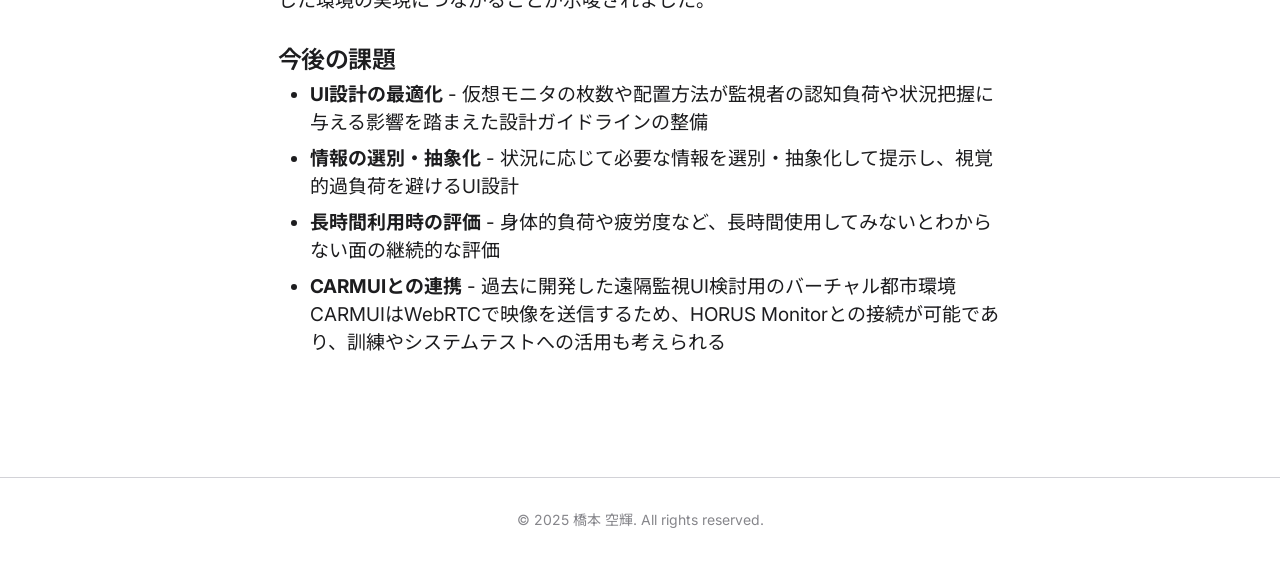
==== commit 28fd52dd: "Sync slide embed updates" ====
--- a/posts/horus-monitor-achievement/index.html
+++ b/posts/horus-monitor-achievement/index.html
@@ -35,27 +35,31 @@
       <div class="article-header__date">2026-03-08</div>
       <h1 class="article-header__title">HORUS Monitor - HMDを用いた自動運転車遠隔監視システムの開発</h1>
     </header>
+        <div class="embed-container" style="margin-top: var(--space-l);">
+      <div class="embed-label" style="padding: var(--space-s) var(--space-s) 0;">発表スライド</div>
+      <iframe src="https://docs.google.com/presentation/d/e/2PACX-1vQoRYmbnEDHQPYr5_ehEWzZlIrqq1lBxaFU9g1Bxszw9fzuuHNkvWpecpFw9ZerlxySumFhJihnozKD/pubembed?start=false&loop=false&delayms=30000" width="100%" height="540" allowfullscreen></iframe>
+    </div>
     <div class="article-content">
       <h2>発表情報</h2>
-<p><strong>発表者:</strong> 橋本 空輝（B3）  <br>
+<p><strong>発表者:</strong> 橋本 空輝  <br>
 <strong>発表会:</strong> 第89回情報処理学会ユビキタスコンピューティングシステム研究発表会  <br>
 <strong>演題:</strong> 「HORUS Monitor：ヘッドマウントディスプレイを用いた自動運転車遠隔監視システムの提案」  <br>
 <strong>研究室:</strong> yumulab</p>
 <hr>
 <h2>プロジェクト概要</h2>
-<p>自動運転車（レベル4）の遠隔監視環境における操作性と作業快適性の課題に対応するため、<strong>ヘッドマウントディスプレイ（HMD）を活用した次世代遠隔監視システム「HORUS Monitor」</strong> を開発しました。</p>
-<p>物理的なディスプレイの固定配置に依存せず、XR技術を用いて仮想ディスプレイを実空間上の任意の位置に配置・カスタマイズできる革新的なシステムです。</p>
+<p>レベル4自動運転の社会実装において、遠隔監視員による安全確認が義務付けられています。しかし、従来の物理モニターを複数台用いた監視環境には、設備の移動が困難なため監視場所が限定されることや、監視員ごとの身体的特徴や好みに合わせてレイアウトを変更することが容易ではないという課題がありました。</p>
+<p>そこで本研究では、<strong>監視用モニタを任意の位置に配置できる遠隔監視システム「HORUS Monitor」</strong> を提案します。HORUS Monitorは、車両からの映像をストリーミングし、HMDのパススルー機能を活用して実空間上の任意の位置のモニタ上に表示します。これにより、物理的な設備に依存することなく、場所を選ばず、かつ個々の監視員に最適化された柔軟な監視環境の構築が可能となります。</p>
 <hr>
 <h2>背景：自動運転遠隔監視の課題</h2>
-<p>レベル4自動運転の実用化に向け、異常時や判断困難な場面に備えた<strong>遠隔地の人間オペレーターによる監視と介入支援</strong>が重要な役割を果たしています。</p>
+<p>レベル4自動運転車は、運転者が車内に搭乗しないことを前提とした運行形態であり、異常時や判断困難な場面に備えて、遠隔地の人間オペレーターによる監視と介入支援が必要とされます。</p>
 <h3>従来システムの問題点</h3>
 <ul>
-<li><strong>設備の移動が困難</strong> - 複数台の物理ディスプレイをラックに固定するため、監視拠点が強く限定される</li>
-<li><strong>個別最適化の難しさ</strong> - モニター配置、高さ、視距離などの細かい調整が困難で、個人の身体的特徴や好みに対応できない</li>
-<li><strong>作業負荷の増加</strong> - 複数画面の監視により視認効率が低下し、長時間利用では身体的負荷が増大</li>
-</ul>
-<hr>
-<h2>技術的アプローチ</h2>
+<li><strong>設備の移動が困難</strong> - 複数台の物理ディスプレイをラックに設置するため、監視場所が特定の部屋や施設に限定される</li>
+<li><strong>個別最適化の難しさ</strong> - モニター配置・高さ・視距離などを監視員ごとに細かく調整することが難しく、身体的特徴や作業姿勢の違い、個人の好みに十分対応できない</li>
+<li><strong>作業負荷の増加</strong> - これらの制約が作業負担の増大や監視品質の低下につながる可能性がある</li>
+</ul>
+<hr>
+<h2>システム設計</h2>
 <h3>システム構成</h3>
 <p>HORUS Monitorは以下の3要素で構成されています：</p>
 <table>
@@ -70,44 +74,46 @@
 <tr>
 <td><strong>Receiver</strong></td>
 <td>HMD上で映像受信・描画</td>
-<td>Meta Quest 3, Unity, WebRTC</td>
+<td>Meta Quest 3, Unity, Meta XR SDK, WebRTC for Unity</td>
 </tr>
 <tr>
 <td><strong>Sender</strong></td>
-<td>車載カメラ映像の送信</td>
+<td>動画ファイルをWebRTCでストリーミング送信</td>
 <td>Web（HTML/JavaScript）</td>
 </tr>
 <tr>
-<td><strong>Signaling Server</strong></td>
-<td>接続管理</td>
-<td>Node.js</td>
+<td><strong>シグナリングサーバ</strong></td>
+<td>ReceiverとSenderの接続管理</td>
+<td>-</td>
 </tr>
 </tbody>
 </table>
-<h3>主要機能</h3>
-<h4>Receiver（Meta Quest 3アプリ）</h4>
-<ul>
-<li><strong>WebRTC for Unityを用いた映像受信</strong> - 複数ストリーム対応</li>
-<li><strong>バーチャルウィンドウの生成</strong> - 各映像ごとに個別のUnityパネルを自動配置</li>
-<li><strong>空間的位置管理</strong> - HMD座標系で安定した仮想表示を実現</li>
-<li><strong>インタラクティブ操作</strong> - コントローラやハンドジェスチャで位置・サイズを自由に調整</li>
-</ul>
-<h4>Sender（Webアプリ）</h4>
-<ul>
-<li><strong>解像度のカスタマイズ</strong> - ピクセル単位での柔軟な指定</li>
-<li><strong>複数カメラ対応</strong> - 1つのPeerConnection内で複数ストリーム同時送信</li>
-<li><strong>NAT越え対応</strong> - STUNサーバ経由で通信を実現</li>
-</ul>
-<hr>
-<h2>評価と検証</h2>
+<h3>Receiver</h3>
+<p>Receiverは、映像をストリームごとにHMD内のバーチャルウィンドウに表示します。</p>
+<ul>
+<li><strong>位置・サイズ・角度の自由調整</strong> - ユーザは三次元空間内の任意の位置にバーチャルモニタを配置し、大きさや角度を個別に設定可能</li>
+<li><strong>安定した空間表示</strong> - 仮想モニタの位置はHMD座標系に基づいて管理され、ユーザの移動や姿勢変化に対しても安定して表示される</li>
+<li><strong>インタラクティブ操作</strong> - Meta Quest 3のコントローラまたはハンドジェスチャでウィンドウの移動・サイズ変更に対応</li>
+<li><strong>実装</strong> - Meta XR SDKを用いてUnityで実装。WebRTC for Unityで映像受信し、RawImageインスタンスとして動的に生成・配置</li>
+</ul>
+<h3>Sender</h3>
+<p>Senderは、WebRTCを用いて動画ファイルをリアルタイムにストリーミング送信するWebベースのアプリケーションです。</p>
+<ul>
+<li><strong>解像度のカスタマイズ</strong> - 送信動画の解像度をピクセル単位で指定可能</li>
+<li><strong>複数カメラ対応</strong> - 1つのPeerConnectionで複数のMediaStreamTrackを同時送信（本論文では2本の映像ファイルを送信）</li>
+<li><strong>NAT越え対応</strong> - STUNサーバを設定することで対応</li>
+</ul>
+<hr>
+<h2>評価実験</h2>
 <h3>実験設定</h3>
 <ul>
-<li><strong>被験者</strong> - 大学生・大学院生9名</li>
-<li><strong>被験者層</strong> - 78%が未運転者、55.6%がHMD初心者</li>
-<li><strong>比較対象</strong> - ノートPC液晶ディスプレイ</li>
-<li><strong>タスク</strong> - 映像内のコンビニエンスストア数を数える監視タスク</li>
+<li><strong>被験者</strong> - 北海道在住の大学生・大学院生 9名</li>
+<li><strong>実験タスク</strong> - HMD上に2つのバーチャルウィンドウを表示し、車載カメラの録画映像をストリーミング再生。映像内のコンビニエンスストアを数えるという監視タスクを実施</li>
+<li><strong>比較対象</strong> - ノートPCの液晶ディスプレイで2つのウィンドウを表示した平面ディスプレイ条件</li>
+<li><strong>順序制御</strong> - 順序効果を考慮し、被験者の半数はHORUS Monitorを先に、もう半数は平面ディスプレイを先に実施</li>
 </ul>
 <h3>定量評価結果（System Usability Scale）</h3>
+<p>Q3〜Q11の回答に基づきSUSスコアを算出（9項目のためスコアを補正）：</p>
 <table>
 <thead>
 <tr>
@@ -126,53 +132,36 @@
 </tr>
 </tbody>
 </table>
-<p><strong>解釈：</strong> 総合スコアは平面ディスプレイがわずかに上回ったものの、使いやすさと機能統合性の項目ではHORUS Monitorが高い評価を獲得</p>
+<p>「このシステムは使いやすいと思う（Q4）」や「このシステムはそれぞれの機能がよく統合されていると思う（Q6）」の項目ではHORUS Monitorが高い評価を得ました。</p>
 <h3>ユーザーフィードバック</h3>
-<p><strong>ポジティブ意見：</strong></p>
-<ul>
-<li>「自由な大きさ・位置で見られるため見やすい」</li>
-<li>「手軽に配置設定できるのが魅力」</li>
-<li>個人の体格や作業スタイルに柔軟に対応可能</li>
-</ul>
-<p><strong>改善点：</strong></p>
-<ul>
-<li>HMD使用の慣れが必要（初心者向けの訓練が重要）</li>
-<li>長時間利用時の身体的負荷</li>
-</ul>
-<hr>
-<h2>技術的な成果</h2>
-<h3>イノベーション</h3>
-<ol>
-<li><strong>HMDパススルー機能の活用</strong> - 物理空間とデジタル情報のシームレスな融合</li>
-<li><strong>WebRTC for Unity統合</strong> - ブラウザとHMDアプリ間の安定した映像配信</li>
-<li><strong>空間的UI配置</strong> - パーソナルスペース内での最適な情報提示レイアウト</li>
-</ol>
-<h3>実用化への道筋</h3>
-<ul>
-<li>異なるユーザやタスクに応じた最適なUIレイアウト設計ガイドラインの確立</li>
-<li>長時間利用時の身体的負荷軽減策の開発</li>
-<li>複数オペレーター環境での協調監視システムへの拡張</li>
-</ul>
-<hr>
-<h2>今後の展開</h2>
-<ol>
-<li><strong>カスタマイズUI開発</strong> - 監視員のプリファレンスに基づく自動レイアウト最適化</li>
-<li><strong>マルチモーダル拡張</strong> - 視覚情報に加えて聴覚・触覚フィードバックの統合</li>
-<li><strong>実運用環境での検証</strong> - 永平寺町やトラック自動運転の実証環境への導入検討</li>
-<li><strong>持続可能性の向上</strong> - VR酔いや目の疲労を軽減する技術の組み込み</li>
-</ol>
-<hr>
-<h2>成果と意義</h2>
-<p>HORUS Monitorは、<strong>自動運転の遠隔監視という極めて重要な業務に対し、HMD/XR技術を活用してオペレーターの作業環境を抜本的に改善する</strong> ことを実証しました。</p>
-<p>従来のデスク拘束型の監視環境から解放され、柔軟で個人に最適化された監視空間の実現により、以下を期待できます：</p>
-<ul>
-<li>オペレーターの疲労軽減と長時間監視の実現</li>
-<li>監視品質の向上と判断速度の加速</li>
-<li>複数拠点への迅速な展開</li>
-</ul>
-<p>次世代の遠隔オペレーション技術として、自動運転やドローン、ロボティクス分野への横展開も視野に入れています。</p>
-    </div>
-    
+<p><strong>HORUS Monitorへのポジティブなコメント：</strong></p>
+<ul>
+<li>「2つ並べた映像に比べて自由な大きさかつ位置で見ることができるため、見やすいと思った」</li>
+<li>「映像の移動はし易いと思う」</li>
+<li>「ディスプレイを手軽に好きな配置に設定できるのはとても魅力的に感じた」</li>
+<li>「位置を変えるのは実際のディスプレイでも可能だが、大きさまで変えられるのはVRならではなので是非実用可能になるまで研究を進めて欲しい」</li>
+</ul>
+<p><strong>HORUS Monitorへのネガティブなコメント：</strong></p>
+<ul>
+<li>「ヘッドマウントディスプレイの使用に慣れていないため長時間の利用は辛いと思った」</li>
+<li>「ヘッドマウントディスプレイに比べて平面ディスプレイで見た方が見やすかった」</li>
+</ul>
+<p><strong>平面ディスプレイへのネガティブなコメント：</strong></p>
+<ul>
+<li>「2つの画面でも映像が複数あると視点が定まらないことがあった」</li>
+<li>「2つの画面のため何とかなっているが、増えると厳しい気がする」</li>
+</ul>
+<hr>
+<h2>まとめと今後の課題</h2>
+<p>本研究では、HMDを用いたバーチャルディスプレイ型監視システムHORUS Monitorを提案・実装し、評価実験によってHORUS Monitorと平面ディスプレイのユーザビリティを比較しました。サイズ調整やモニタの自由配置といった機能は、遠隔監視に適した環境の実現につながることが示唆されました。</p>
+<h3>今後の課題</h3>
+<ul>
+<li><strong>UI設計の最適化</strong> - 仮想モニタの枚数や配置方法が監視者の認知負荷や状況把握に与える影響を踏まえた設計ガイドラインの整備</li>
+<li><strong>情報の選別・抽象化</strong> - 状況に応じて必要な情報を選別・抽象化して提示し、視覚的過負荷を避けるUI設計</li>
+<li><strong>長時間利用時の評価</strong> - 身体的負荷や疲労度など、長時間使用してみないとわからない面の継続的な評価</li>
+<li><strong>CARMUIとの連携</strong> - 過去に開発した遠隔監視UI検討用のバーチャル都市環境CARMUIはWebRTCで映像を送信するため、HORUS Monitorとの接続が可能であり、訓練やシステムテストへの活用も考えられる</li>
+</ul>
+    </div>
   </article>
 
   <!-- Footer -->
